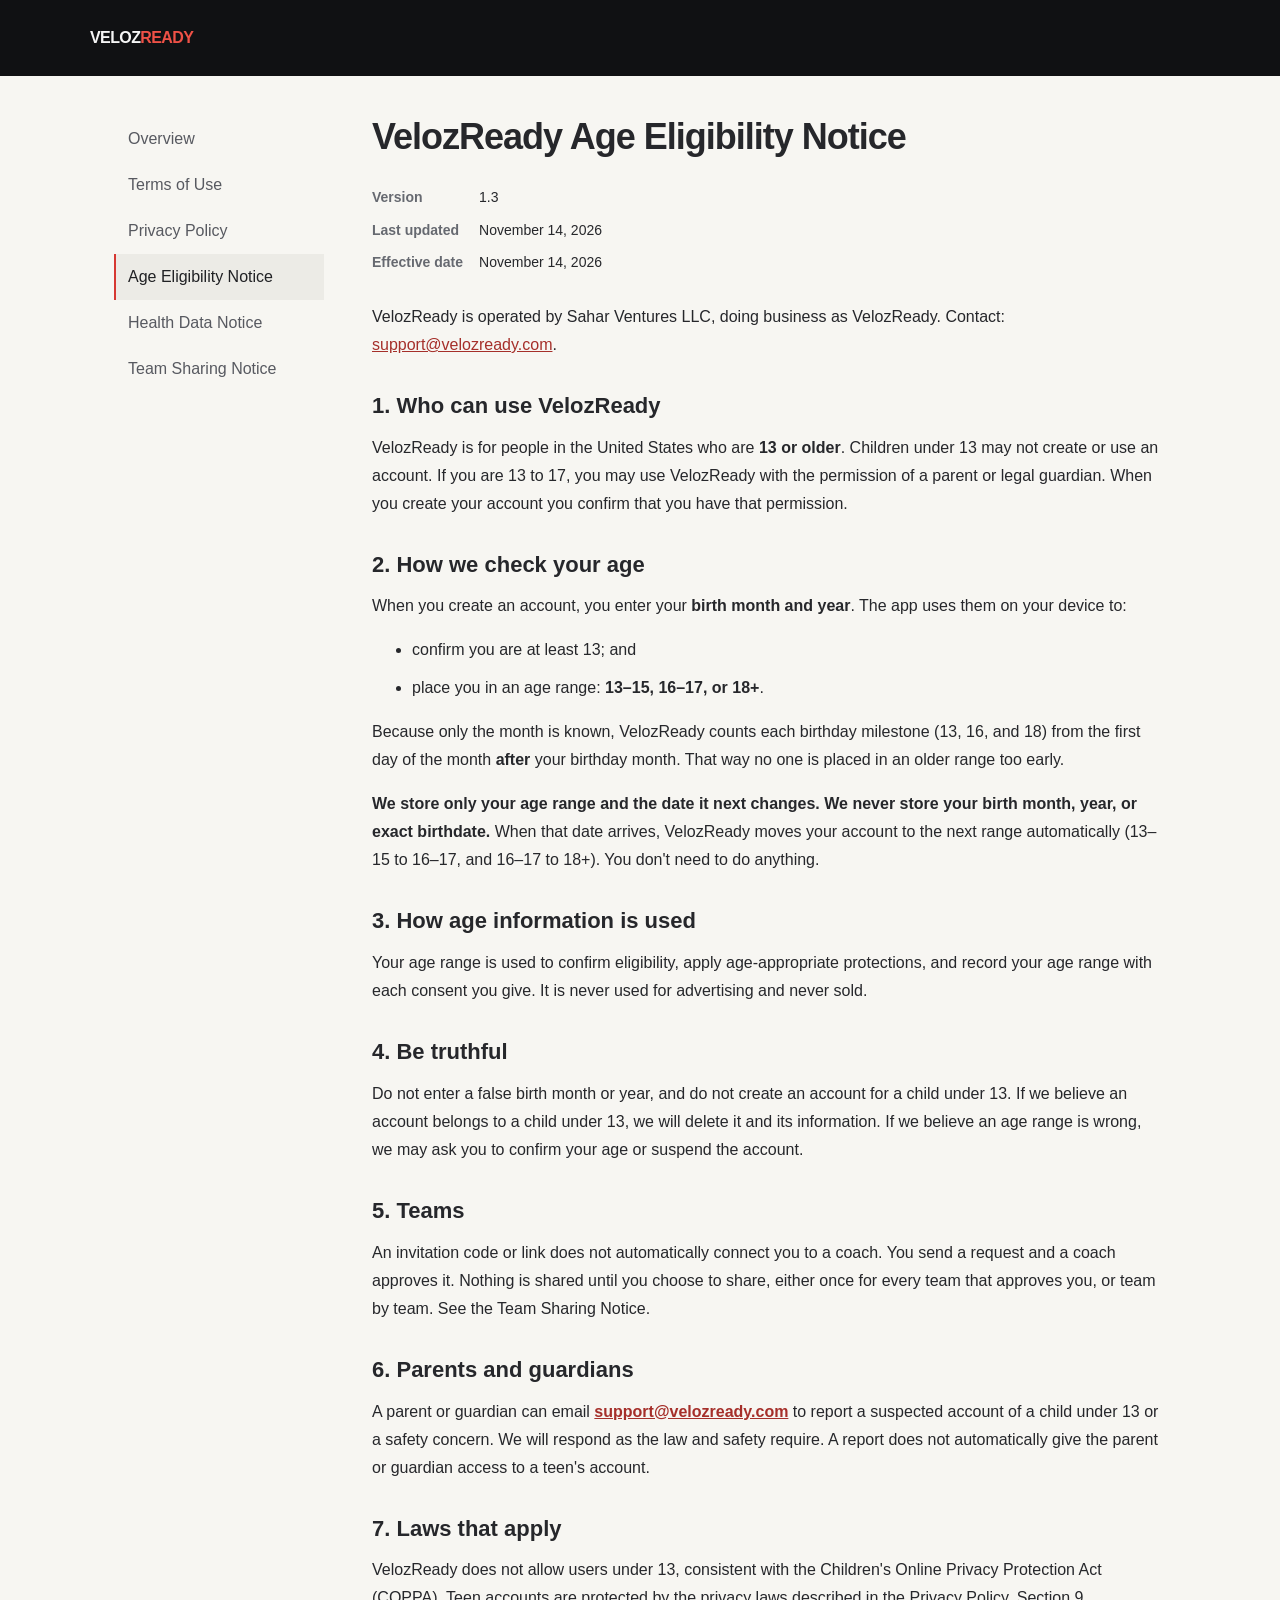
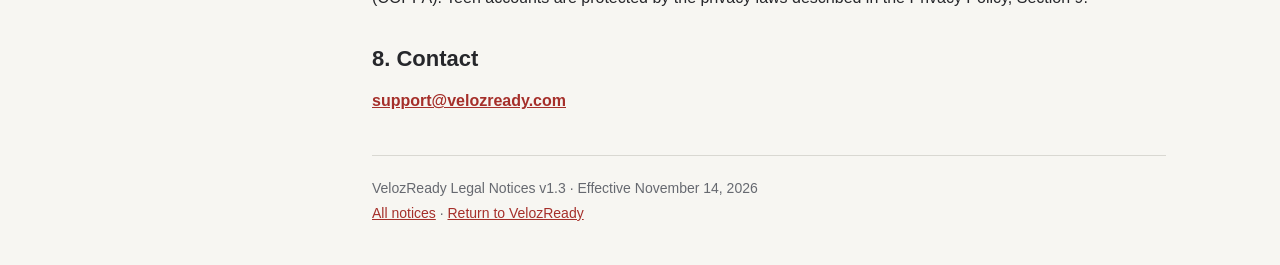
==== legal/age-eligibility.html @ cf70546a "VelozReady public pages: home, legal notices v1.3, email confirmation" ====
<!doctype html><html lang="en"><head><meta charset="utf-8"><meta name="viewport" content="width=device-width,initial-scale=1"><title>Age Eligibility Notice | VelozReady</title><link rel="stylesheet" href="legal.css"></head><body><header><a href="../index.html">VELOZ<span class="accent">READY</span></a></header><div class="shell"><nav aria-label="Legal notices"><a href="index.html">Overview</a><a href="terms.html">Terms of Use</a><a href="privacy.html">Privacy Policy</a><a aria-current="page" href="age-eligibility.html">Age Eligibility Notice</a><a href="health-data.html">Health Data Notice</a><a href="team-sharing.html">Team Sharing Notice</a></nav><main>
<h1>VelozReady Age Eligibility Notice</h1>
<table class="meta"><tr><th scope="row">Version</th><td>1.3</td></tr><tr><th scope="row">Last updated</th><td>November 14, 2026</td></tr><tr><th scope="row">Effective date</th><td>November 14, 2026</td></tr></table>
<p>VelozReady is operated by Sahar Ventures LLC, doing business as VelozReady. Contact: <a href="mailto:support@velozready.com">support@velozready.com</a>.</p>
<h2>1. Who can use VelozReady</h2>
<p>VelozReady is for people in the United States who are <strong>13 or older</strong>. Children under 13 may not create or use an account. If you are 13 to 17, you may use VelozReady with the permission of a parent or legal guardian. When you create your account you confirm that you have that permission.</p>
<h2>2. How we check your age</h2>
<p>When you create an account, you enter your <strong>birth month and year</strong>. The app uses them on your device to:</p>
<ul><li>confirm you are at least 13; and</li><li>place you in an age range: <strong>13–15, 16–17, or 18+</strong>.</li></ul>
<p>Because only the month is known, VelozReady counts each birthday milestone (13, 16, and 18) from the first day of the month <strong>after</strong> your birthday month. That way no one is placed in an older range too early.</p>
<p><strong>We store only your age range and the date it next changes. We never store your birth month, year, or exact birthdate.</strong> When that date arrives, VelozReady moves your account to the next range automatically (13–15 to 16–17, and 16–17 to 18+). You don't need to do anything.</p>
<h2>3. How age information is used</h2>
<p>Your age range is used to confirm eligibility, apply age-appropriate protections, and record your age range with each consent you give. It is never used for advertising and never sold.</p>
<h2>4. Be truthful</h2>
<p>Do not enter a false birth month or year, and do not create an account for a child under 13. If we believe an account belongs to a child under 13, we will delete it and its information. If we believe an age range is wrong, we may ask you to confirm your age or suspend the account.</p>
<h2>5. Teams</h2>
<p>An invitation code or link does not automatically connect you to a coach. You send a request and a coach approves it. Nothing is shared until you choose to share, either once for every team that approves you, or team by team. See the Team Sharing Notice.</p>
<h2>6. Parents and guardians</h2>
<p>A parent or guardian can email <strong><a href="mailto:support@velozready.com">support@velozready.com</a></strong> to report a suspected account of a child under 13 or a safety concern. We will respond as the law and safety require. A report does not automatically give the parent or guardian access to a teen's account.</p>
<h2>7. Laws that apply</h2>
<p>VelozReady does not allow users under 13, consistent with the Children's Online Privacy Protection Act (COPPA). Teen accounts are protected by the privacy laws described in the Privacy Policy, Section 9.</p>
<h2>8. Contact</h2>
<p><strong><a href="mailto:support@velozready.com">support@velozready.com</a></strong></p>
<footer>VelozReady Legal Notices v1.3 · Effective November 14, 2026<br><a href="index.html">All notices</a> · <a href="../index.html">Return to VelozReady</a></footer></main></div></body></html>
---- legal/legal.css ----
*{box-sizing:border-box}body{margin:0;background:#f7f6f2;color:#26272b;font:16px/1.75 -apple-system,BlinkMacSystemFont,"Segoe UI",sans-serif}header{background:#101113;color:#f5f5f5;padding:24px max(24px,calc((100vw - 1100px)/2))}header a{color:inherit;text-decoration:none;font-weight:800;letter-spacing:-.6px}.accent{color:#ee5146}.shell{max-width:1100px;margin:auto;padding:40px 24px;display:grid;grid-template-columns:210px minmax(0,1fr);gap:48px}nav{position:sticky;top:24px;align-self:start}nav a{display:block;color:#575960;text-decoration:none;padding:9px 12px;border-left:2px solid transparent}nav a[aria-current=page]{border-color:#d63832;background:#ecebe6;color:#202124}h1{font-size:36px;line-height:1.15;letter-spacing:-1px;margin:0 0 24px}h2{font-size:22px;line-height:1.4;margin:32px 0 12px}p{margin:0 0 16px;overflow-wrap:anywhere}.draft{padding:16px 20px;background:#eeece5;border-left:3px solid #c9463d;margin-bottom:28px;font-size:14px}.meta{color:#666970;font-size:14px}table.meta{border-collapse:collapse;margin:0 0 24px}table.meta th,table.meta td{text-align:left;padding:4px 16px 4px 0;font-weight:600}table.meta td{font-weight:400;color:#26272b}li{margin-bottom:10px}a{color:#a52f2a}footer{border-top:1px solid #d9d8d2;margin-top:40px;padding-top:20px;font-size:14px;color:#666970}@media(max-width:700px){.shell{display:block;padding:24px}nav{position:static;display:flex;overflow:auto;margin-bottom:28px}nav a{white-space:nowrap}h1{font-size:30px}}h3{font-size:18px;margin:24px 0 8px}table.content{width:100%;border-collapse:collapse;margin:0 0 20px;font-size:15px}table.content th,table.content td{text-align:left;vertical-align:top;padding:8px 10px;border-bottom:1px solid #d9d8d2}table.content th{background:#ecebe6}code{font-size:14px;background:#ecebe6;padding:1px 4px;border-radius:3px}@media(max-width:700px){table.content{display:block;overflow-x:auto}}
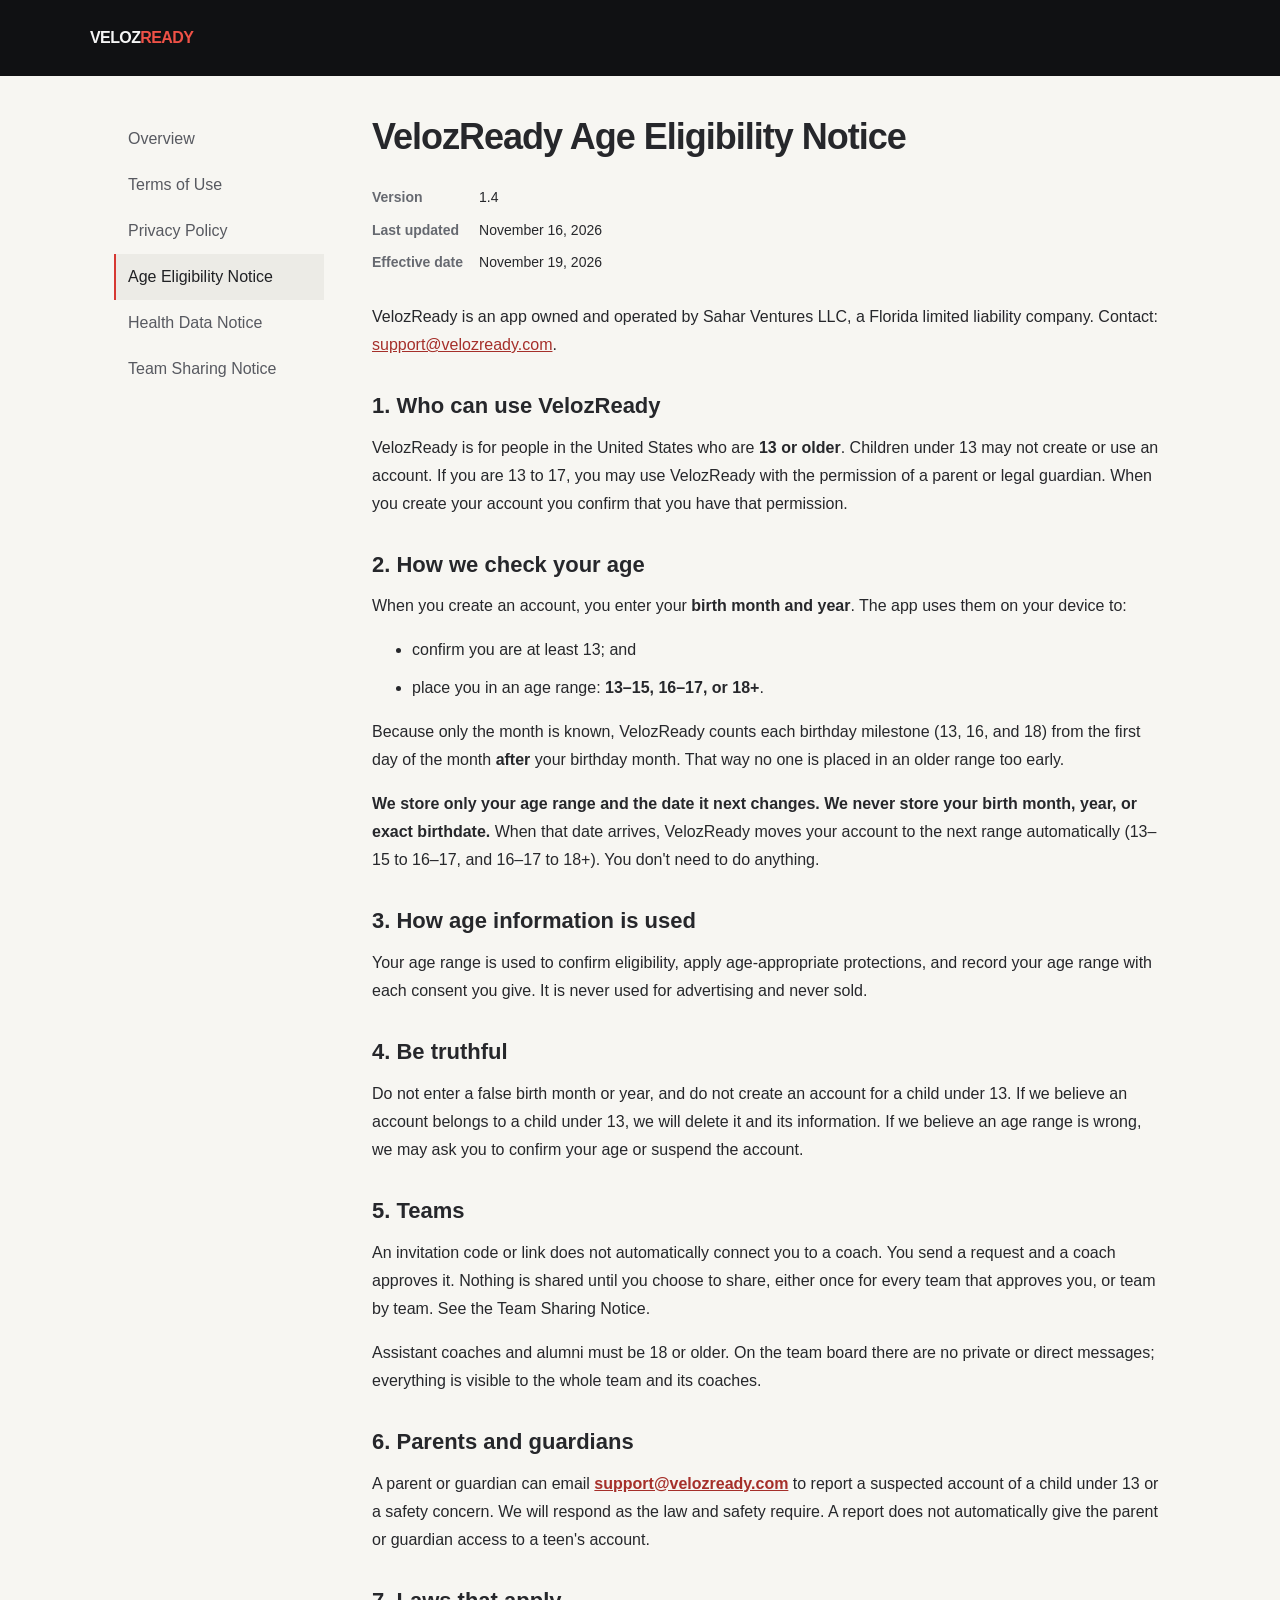
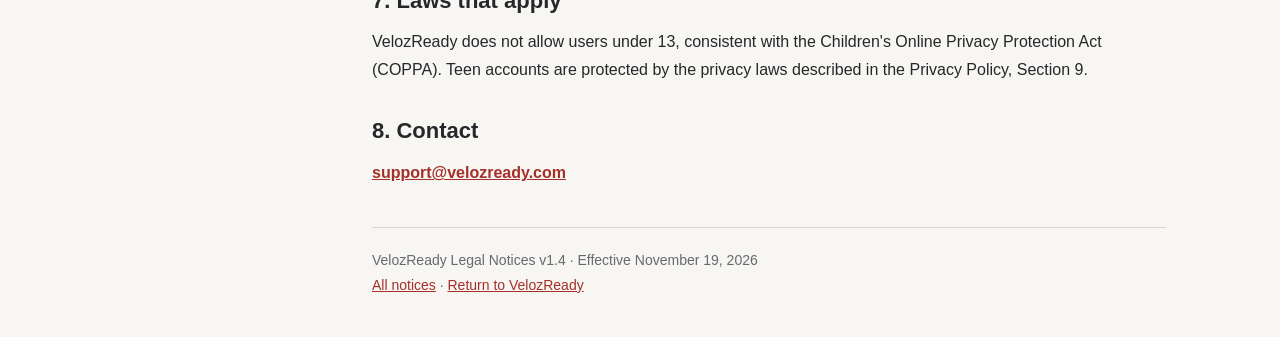
==== commit 3ea2bf3c: "Legal notices v1.4, effective November 19, 2026" ====
--- a/legal/age-eligibility.html
+++ b/legal/age-eligibility.html
@@ -1,7 +1,7 @@
 <!doctype html><html lang="en"><head><meta charset="utf-8"><meta name="viewport" content="width=device-width,initial-scale=1"><title>Age Eligibility Notice | VelozReady</title><link rel="stylesheet" href="legal.css"></head><body><header><a href="../index.html">VELOZ<span class="accent">READY</span></a></header><div class="shell"><nav aria-label="Legal notices"><a href="index.html">Overview</a><a href="terms.html">Terms of Use</a><a href="privacy.html">Privacy Policy</a><a aria-current="page" href="age-eligibility.html">Age Eligibility Notice</a><a href="health-data.html">Health Data Notice</a><a href="team-sharing.html">Team Sharing Notice</a></nav><main>
 <h1>VelozReady Age Eligibility Notice</h1>
-<table class="meta"><tr><th scope="row">Version</th><td>1.3</td></tr><tr><th scope="row">Last updated</th><td>November 14, 2026</td></tr><tr><th scope="row">Effective date</th><td>November 14, 2026</td></tr></table>
-<p>VelozReady is operated by Sahar Ventures LLC, doing business as VelozReady. Contact: <a href="mailto:support@velozready.com">support@velozready.com</a>.</p>
+<table class="meta"><tr><th scope="row">Version</th><td>1.4</td></tr><tr><th scope="row">Last updated</th><td>November 16, 2026</td></tr><tr><th scope="row">Effective date</th><td>November 19, 2026</td></tr></table>
+<p>VelozReady is an app owned and operated by Sahar Ventures LLC, a Florida limited liability company. Contact: <a href="mailto:support@velozready.com">support@velozready.com</a>.</p>
 <h2>1. Who can use VelozReady</h2>
 <p>VelozReady is for people in the United States who are <strong>13 or older</strong>. Children under 13 may not create or use an account. If you are 13 to 17, you may use VelozReady with the permission of a parent or legal guardian. When you create your account you confirm that you have that permission.</p>
 <h2>2. How we check your age</h2>
@@ -15,10 +15,11 @@
 <p>Do not enter a false birth month or year, and do not create an account for a child under 13. If we believe an account belongs to a child under 13, we will delete it and its information. If we believe an age range is wrong, we may ask you to confirm your age or suspend the account.</p>
 <h2>5. Teams</h2>
 <p>An invitation code or link does not automatically connect you to a coach. You send a request and a coach approves it. Nothing is shared until you choose to share, either once for every team that approves you, or team by team. See the Team Sharing Notice.</p>
+<p>Assistant coaches and alumni must be 18 or older. On the team board there are no private or direct messages; everything is visible to the whole team and its coaches.</p>
 <h2>6. Parents and guardians</h2>
 <p>A parent or guardian can email <strong><a href="mailto:support@velozready.com">support@velozready.com</a></strong> to report a suspected account of a child under 13 or a safety concern. We will respond as the law and safety require. A report does not automatically give the parent or guardian access to a teen's account.</p>
 <h2>7. Laws that apply</h2>
 <p>VelozReady does not allow users under 13, consistent with the Children's Online Privacy Protection Act (COPPA). Teen accounts are protected by the privacy laws described in the Privacy Policy, Section 9.</p>
 <h2>8. Contact</h2>
 <p><strong><a href="mailto:support@velozready.com">support@velozready.com</a></strong></p>
-<footer>VelozReady Legal Notices v1.3 · Effective November 14, 2026<br><a href="index.html">All notices</a> · <a href="../index.html">Return to VelozReady</a></footer></main></div></body></html>
+<footer>VelozReady Legal Notices v1.4 · Effective November 19, 2026<br><a href="index.html">All notices</a> · <a href="../index.html">Return to VelozReady</a></footer></main></div></body></html>
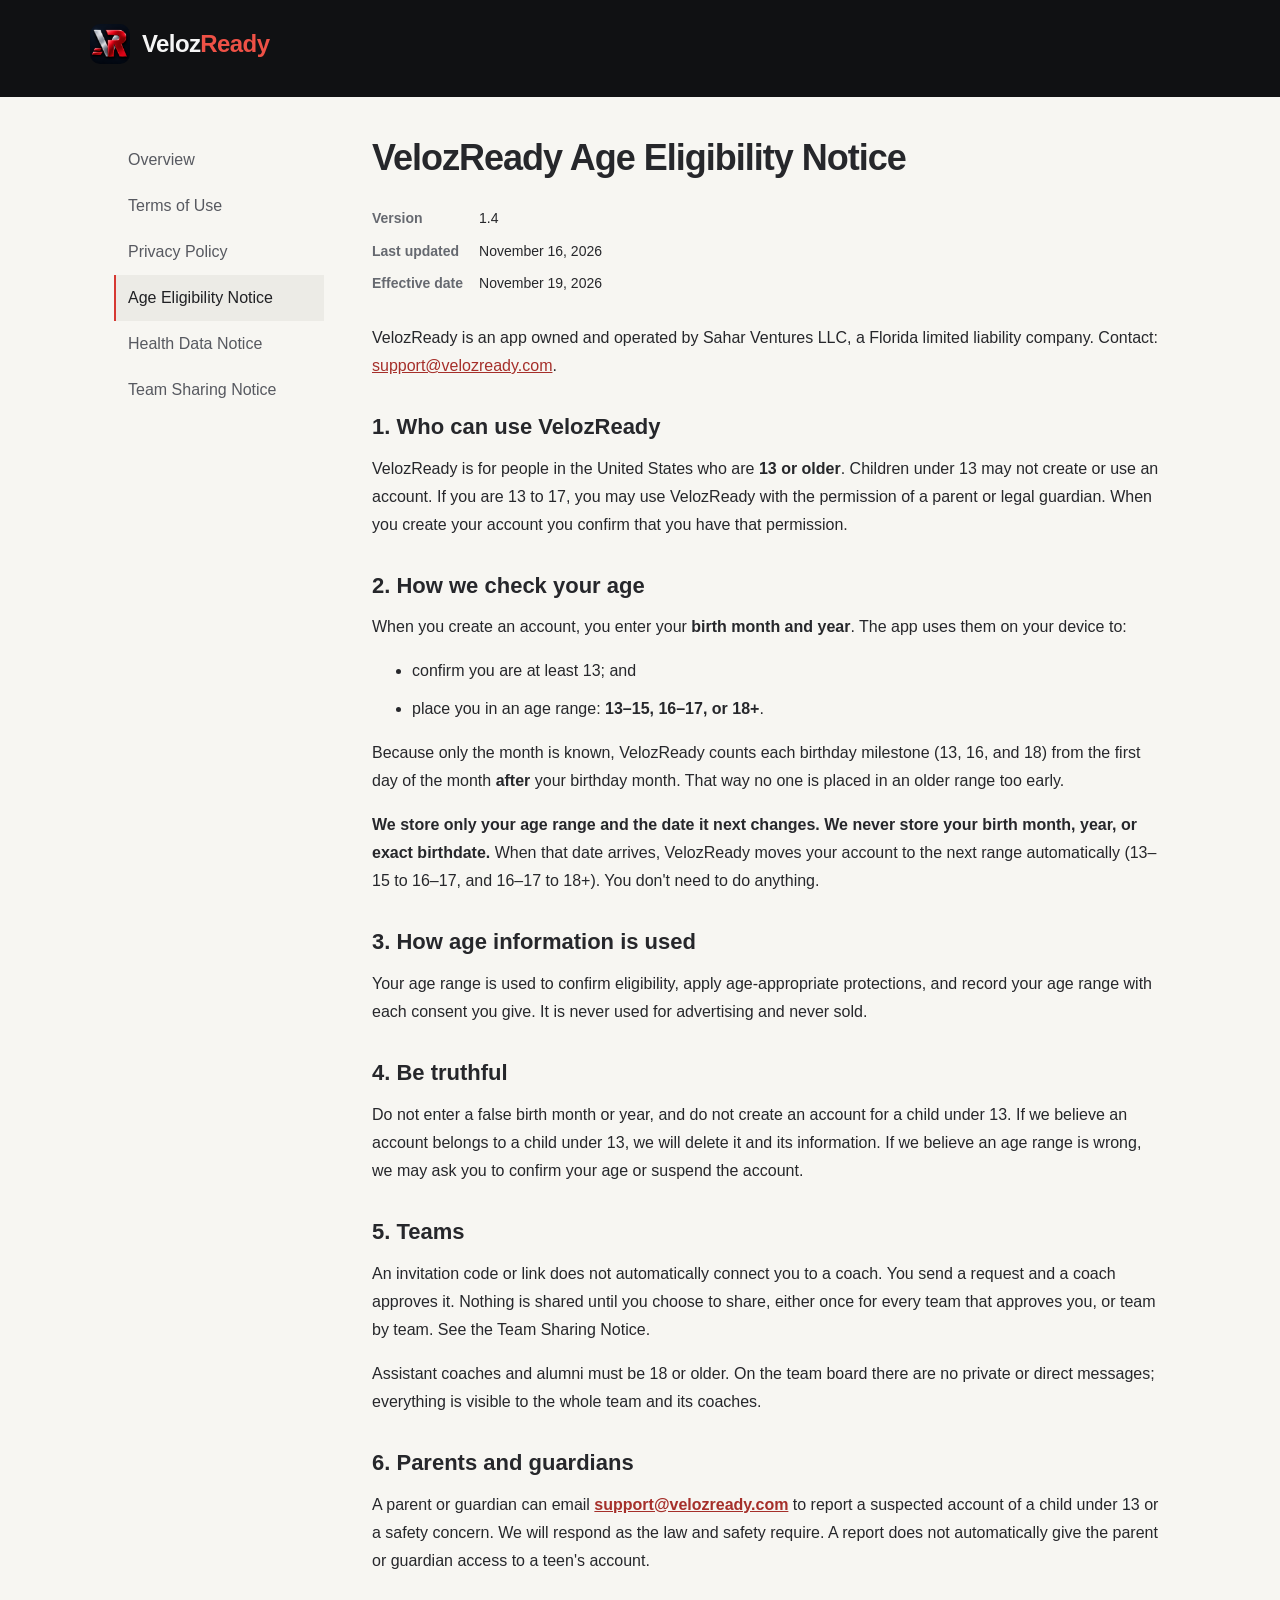
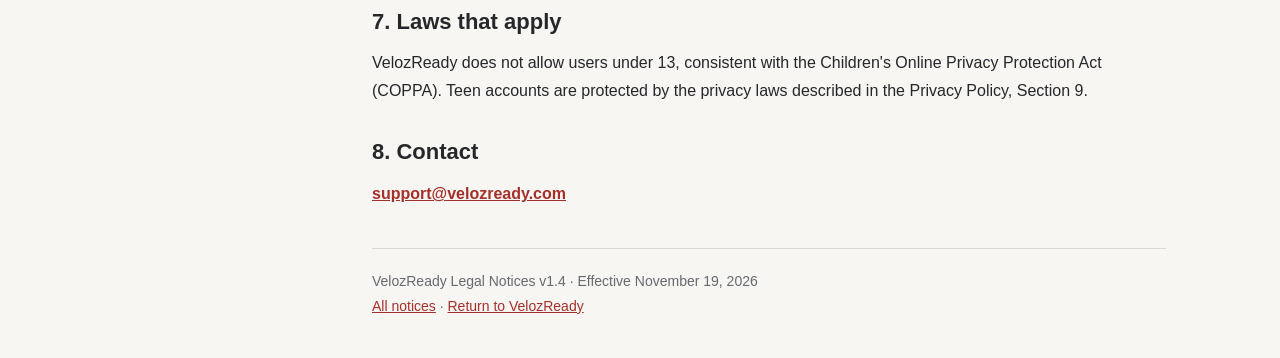
==== commit 9fa76013: "Legal pages: VelozReady logo and wordmark in the header, matching the home page" ====
--- a/legal/age-eligibility.html
+++ b/legal/age-eligibility.html
@@ -1,4 +1,4 @@
-<!doctype html><html lang="en"><head><meta charset="utf-8"><meta name="viewport" content="width=device-width,initial-scale=1"><title>Age Eligibility Notice | VelozReady</title><link rel="stylesheet" href="legal.css"></head><body><header><a href="../index.html">VELOZ<span class="accent">READY</span></a></header><div class="shell"><nav aria-label="Legal notices"><a href="index.html">Overview</a><a href="terms.html">Terms of Use</a><a href="privacy.html">Privacy Policy</a><a aria-current="page" href="age-eligibility.html">Age Eligibility Notice</a><a href="health-data.html">Health Data Notice</a><a href="team-sharing.html">Team Sharing Notice</a></nav><main>
+<!doctype html><html lang="en"><head><meta charset="utf-8"><meta name="viewport" content="width=device-width,initial-scale=1"><title>Age Eligibility Notice | VelozReady</title><link rel="stylesheet" href="legal.css"></head><body><header><a class="brand" href="../index.html"><img src="logo.png" alt="" width="40" height="40"><span>Veloz<span class="accent">Ready</span></span></a></header><div class="shell"><nav aria-label="Legal notices"><a href="index.html">Overview</a><a href="terms.html">Terms of Use</a><a href="privacy.html">Privacy Policy</a><a aria-current="page" href="age-eligibility.html">Age Eligibility Notice</a><a href="health-data.html">Health Data Notice</a><a href="team-sharing.html">Team Sharing Notice</a></nav><main>
 <h1>VelozReady Age Eligibility Notice</h1>
 <table class="meta"><tr><th scope="row">Version</th><td>1.4</td></tr><tr><th scope="row">Last updated</th><td>November 16, 2026</td></tr><tr><th scope="row">Effective date</th><td>November 19, 2026</td></tr></table>
 <p>VelozReady is an app owned and operated by Sahar Ventures LLC, a Florida limited liability company. Contact: <a href="mailto:support@velozready.com">support@velozready.com</a>.</p>
--- a/legal/legal.css
+++ b/legal/legal.css
@@ -1 +1,3 @@
-*{box-sizing:border-box}body{margin:0;background:#f7f6f2;color:#26272b;font:16px/1.75 -apple-system,BlinkMacSystemFont,"Segoe UI",sans-serif}header{background:#101113;color:#f5f5f5;padding:24px max(24px,calc((100vw - 1100px)/2))}header a{color:inherit;text-decoration:none;font-weight:800;letter-spacing:-.6px}.accent{color:#ee5146}.shell{max-width:1100px;margin:auto;padding:40px 24px;display:grid;grid-template-columns:210px minmax(0,1fr);gap:48px}nav{position:sticky;top:24px;align-self:start}nav a{display:block;color:#575960;text-decoration:none;padding:9px 12px;border-left:2px solid transparent}nav a[aria-current=page]{border-color:#d63832;background:#ecebe6;color:#202124}h1{font-size:36px;line-height:1.15;letter-spacing:-1px;margin:0 0 24px}h2{font-size:22px;line-height:1.4;margin:32px 0 12px}p{margin:0 0 16px;overflow-wrap:anywhere}.draft{padding:16px 20px;background:#eeece5;border-left:3px solid #c9463d;margin-bottom:28px;font-size:14px}.meta{color:#666970;font-size:14px}table.meta{border-collapse:collapse;margin:0 0 24px}table.meta th,table.meta td{text-align:left;padding:4px 16px 4px 0;font-weight:600}table.meta td{font-weight:400;color:#26272b}li{margin-bottom:10px}a{color:#a52f2a}footer{border-top:1px solid #d9d8d2;margin-top:40px;padding-top:20px;font-size:14px;color:#666970}@media(max-width:700px){.shell{display:block;padding:24px}nav{position:static;display:flex;overflow:auto;margin-bottom:28px}nav a{white-space:nowrap}h1{font-size:30px}}h3{font-size:18px;margin:24px 0 8px}table.content{width:100%;border-collapse:collapse;margin:0 0 20px;font-size:15px}table.content th,table.content td{text-align:left;vertical-align:top;padding:8px 10px;border-bottom:1px solid #d9d8d2}table.content th{background:#ecebe6}code{font-size:14px;background:#ecebe6;padding:1px 4px;border-radius:3px}@media(max-width:700px){table.content{display:block;overflow-x:auto}}+*{box-sizing:border-box}body{margin:0;background:#f7f6f2;color:#26272b;font:16px/1.75 -apple-system,BlinkMacSystemFont,"Segoe UI",sans-serif}header{background:#101113;color:#f5f5f5;padding:24px max(24px,calc((100vw - 1100px)/2))}header a{color:inherit;text-decoration:none;font-weight:800;letter-spacing:-.6px}.accent{color:#ee5146}.shell{max-width:1100px;margin:auto;padding:40px 24px;display:grid;grid-template-columns:210px minmax(0,1fr);gap:48px}nav{position:sticky;top:24px;align-self:start}nav a{display:block;color:#575960;text-decoration:none;padding:9px 12px;border-left:2px solid transparent}nav a[aria-current=page]{border-color:#d63832;background:#ecebe6;color:#202124}h1{font-size:36px;line-height:1.15;letter-spacing:-1px;margin:0 0 24px}h2{font-size:22px;line-height:1.4;margin:32px 0 12px}p{margin:0 0 16px;overflow-wrap:anywhere}.draft{padding:16px 20px;background:#eeece5;border-left:3px solid #c9463d;margin-bottom:28px;font-size:14px}.meta{color:#666970;font-size:14px}table.meta{border-collapse:collapse;margin:0 0 24px}table.meta th,table.meta td{text-align:left;padding:4px 16px 4px 0;font-weight:600}table.meta td{font-weight:400;color:#26272b}li{margin-bottom:10px}a{color:#a52f2a}footer{border-top:1px solid #d9d8d2;margin-top:40px;padding-top:20px;font-size:14px;color:#666970}@media(max-width:700px){.shell{display:block;padding:24px}nav{position:static;display:flex;overflow:auto;margin-bottom:28px}nav a{white-space:nowrap}h1{font-size:30px}}h3{font-size:18px;margin:24px 0 8px}table.content{width:100%;border-collapse:collapse;margin:0 0 20px;font-size:15px}table.content th,table.content td{text-align:left;vertical-align:top;padding:8px 10px;border-bottom:1px solid #d9d8d2}table.content th{background:#ecebe6}code{font-size:14px;background:#ecebe6;padding:1px 4px;border-radius:3px}@media(max-width:700px){table.content{display:block;overflow-x:auto}}
+/* Same logo and wordmark as the app.velozready.com home page. */
+header a.brand{display:inline-flex;align-items:center;gap:12px;font-size:24px;font-weight:900;letter-spacing:-.6px;line-height:1}header a.brand img{width:40px;height:40px;border-radius:10px;flex:none}
